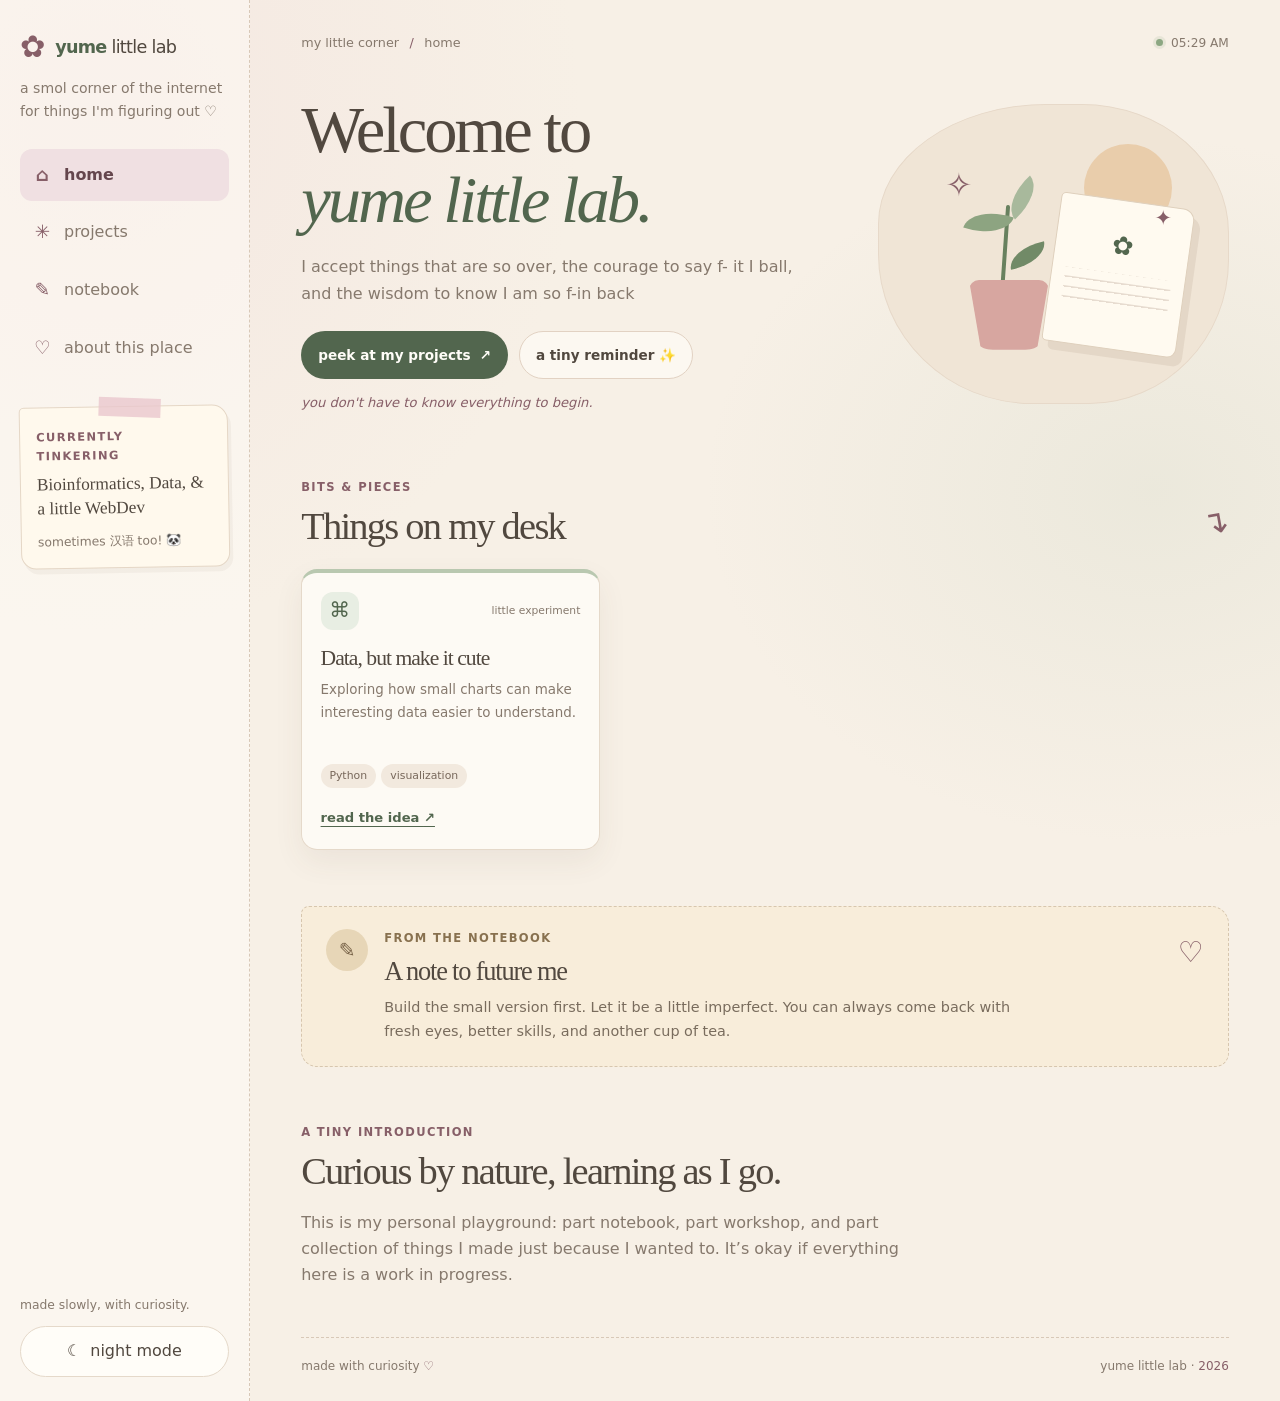
==== index.html @ f2bfbb0c "placeholder for my first website page" ====
<!doctype html>
<html lang="en">
<head>
  <meta charset="utf-8">
  <meta name="viewport" content="width=device-width, initial-scale=1">
  <meta name="theme-color" content="#f7f0e6">
  <meta name="description" content="My cozy little corner for coding experiments, notes, and tiny projects.">
  <title>yume little lab ✿</title>
  <link rel="stylesheet" href="style.css">
  <script src="script.js" defer></script>
</head>
<body>
  <a class="skip-link" href="#main">Skip to content</a>

  <div class="site-shell">
    <aside class="sidebar" aria-label="Site sidebar">
      <a class="brand" href="#home" aria-label="yume little lab home">
        <span class="brand-flower" aria-hidden="true">✿</span>
        <span class="brand-name"><strong>yume</strong> little lab</span>
      </a>

      <p class="sidebar-intro">a smol corner of the internet<br>for things I'm figuring out ♡</p>

      <nav class="main-nav" aria-label="Main navigation">
        <a class="nav-link active" href="#home"><span aria-hidden="true">⌂</span> home</a>
        <a class="nav-link" href="#projects"><span aria-hidden="true">✳</span> projects</a>
        <a class="nav-link" href="#notes"><span aria-hidden="true">✎</span> notebook</a>
        <a class="nav-link" href="#about"><span aria-hidden="true">♡</span> about this place</a>
      </nav>

      <section class="learning-note paper-card" aria-labelledby="learning-title">
        <span class="tape" aria-hidden="true"></span>
        <p class="eyebrow" id="learning-title">currently tinkering</p>
        <p class="learning-topic">Bioinformatics, Data, & a little WebDev</p>
        <p class="tiny-note">sometimes 汉语 too! 🐼</p>
      </section>

      <div class="sidebar-bottom">
        <p class="tiny-note">made slowly, with curiosity.</p>
        <button class="theme-toggle" id="theme-toggle" type="button" aria-pressed="false">
          <span aria-hidden="true" class="theme-icon">☾</span>
          <span id="theme-label">night mode</span>
        </button>
      </div>
    </aside>

    <main id="main" class="main-content">
      <header class="topline" id="home">
        <p class="breadcrumb">my little corner <span aria-hidden="true">/</span> home</p>
        <p class="local-time"><span class="status-dot" aria-hidden="true"></span><span id="clock">a small website, in progress</span></p>
      </header>

      <section class="welcome-section" aria-labelledby="welcome-title">
        <div class="welcome-copy">
          <!--<p class="eyebrow">hello, stranger! <span aria-hidden="true">✿</span></p>-->
          <h1 id="welcome-title">Welcome to <br><span>yume little lab.</span></h1>
          <p class="welcome-text">I accept things that are so over, the courage to say f- it I ball, and the wisdom to know I am so f-in back</p>
          <div class="welcome-actions">
            <a class="button button-primary" href="#projects">peek at my projects <span aria-hidden="true">↗</span></a>
            <button class="button button-secondary" id="message-button" type="button">a tiny reminder ✨</button>
          </div>
          <p class="message-output" id="message-output" role="status" aria-live="polite">you don't have to know everything to begin.</p>
        </div>
        <div class="welcome-art" aria-label="Decorative illustration: a tiny plant beside a notebook" role="img">
          <span class="sparkle sparkle-one" aria-hidden="true">✧</span>
          <span class="sparkle sparkle-two" aria-hidden="true">✦</span>
          <div class="sun-disc" aria-hidden="true"></div>
          <div class="plant-pot" aria-hidden="true">
            <span class="leaf leaf-one"></span>
            <span class="leaf leaf-two"></span>
            <span class="leaf leaf-three"></span>
            <span class="stem"></span>
            <span class="pot"></span>
          </div>
          <div class="mini-notebook" aria-hidden="true">
            <!--<span>little ideas</span>-->
            <i>✿</i>
            <div class="notebook-lines"></div>
          </div>
          <!--<span class="art-caption" aria-hidden="true">grow at your own pace ♡</span>-->
        </div>
      </section>

      <section class="section-block" id="projects" aria-labelledby="projects-title">
        <div class="section-heading">
          <div>
            <p class="eyebrow">bits & pieces</p>
            <h2 id="projects-title">Things on my desk</h2>
          </div>
          <span class="section-doodle" aria-hidden="true">↴</span>
        </div>
        <div class="project-grid">
          <!--<article class="project-card project-rose">
            <div class="project-top">
              <span class="project-icon" aria-hidden="true">✿</span>
              <span class="project-status">in progress</span>
            </div>
            <h3>A tiny mood garden</h3>
            <p>A little experiment in turning a daily mood into a growing digital garden.</p>
            <div class="tag-list"><span>JavaScript</span><span>playground</span></div>
            <a class="text-link" href="#notes">read the idea <span aria-hidden="true">↗</span></a>
          </article>-->

          <article class="project-card project-sage">
            <div class="project-top">
              <span class="project-icon" aria-hidden="true">⌘</span>
              <span class="project-status">little experiment</span>
            </div>
            <h3>Data, but make it cute</h3>
            <p>Exploring how small charts can make interesting data easier to understand.</p>
            <div class="tag-list"><span>Python</span><span>visualization</span></div>
            <a class="text-link" href="#notes">read the idea <span aria-hidden="true">↗</span></a>
          </article>

          <!--<article class="project-card project-butter">
            <div class="project-top">
              <span class="project-icon" aria-hidden="true">☼</span>
              <span class="project-status">on the list</span>
            </div>
            <h3>My digital scrapbook</h3>
            <p>A home for saved inspiration, favorite discoveries, and things worth remembering.</p>
            <div class="tag-list"><span>HTML</span><span>CSS</span></div>
            <a class="text-link" href="#about">the little plan <span aria-hidden="true">↗</span></a>
          </article>-->
        </div>
        <!--<p class="section-footnote"><span aria-hidden="true">✳</span> These are starter examples—swap them for your own projects whenever you're ready.</p>-->
      </section>

      <section class="notes-panel" id="notes" aria-labelledby="notes-title">
        <div class="notes-icon" aria-hidden="true">✎</div>
        <div class="notes-copy">
          <p class="eyebrow">from the notebook</p>
          <h2 id="notes-title">A note to future me</h2>
          <p>Build the small version first. Let it be a little imperfect. You can always come back with fresh eyes, better skills, and another cup of tea.</p>
        </div>
        <span class="notes-heart" aria-hidden="true">♡</span>
      </section>

      <section class="about-section" id="about" aria-labelledby="about-title">
        <p class="eyebrow">a tiny introduction</p>
        <h2 id="about-title">Curious by nature, learning as I go.</h2>
        <p>This is my personal playground: part notebook, part workshop, and part collection of things I made just because I wanted to. It’s okay if everything here is a work in progress.</p>
      </section>

      <footer class="site-footer">
        <span>made with curiosity <span aria-hidden="true">♡</span></span>
        <span>yume little lab · <span id="year"></span></span>
      </footer>
    </main>
  </div>
</body>
</html>
---- style.css ----
:root {
  color-scheme: light;
  --paper: #f7f0e6;
  --paper-light: #fffdf8;
  --paper-deep: #efe4d5;
  --rose: #e9c7ce;
  --rose-deep: #875f68;
  --sage: #b9c8b0;
  --sage-deep: #52664e;
  --butter: #f1dfb7;
  --ink: #51483f;
  --muted: #86796d;
  --line: #e5d9ca;
  --shadow: 0 12px 30px rgb(91 70 53 / 7%);
  --radius: 20px;
}

* { box-sizing: border-box; }

html {
  scroll-behavior: smooth;
  scroll-padding-top: 1.5rem;
}

body {
  margin: 0;
  background:
    radial-gradient(ellipse at 8% 8%, rgb(233 199 206 / 20%), transparent 30rem),
    radial-gradient(ellipse at 90% 35%, rgb(185 200 176 / 19%), transparent 28rem),
    var(--paper);
  color: var(--ink);
  font-family: "Nunito Sans", "Avenir Next", Avenir, system-ui, -apple-system, BlinkMacSystemFont, "Segoe UI", sans-serif;
  line-height: 1.65;
}

a { color: inherit; }
button { font: inherit; }

a:focus-visible,
button:focus-visible {
  outline: 3px solid var(--rose-deep);
  outline-offset: 4px;
}

.skip-link {
  position: absolute;
  top: 0.75rem;
  left: 0.75rem;
  z-index: 20;
  padding: 0.65rem 1rem;
  border-radius: 999px;
  background: var(--paper-light);
  transform: translateY(-160%);
}
.skip-link:focus { transform: translateY(0); }

.site-shell {
  width: min(1440px, 100%);
  min-height: 100vh;
  margin-inline: auto;
  display: grid;
  grid-template-columns: 250px minmax(0, 1fr);
}

.sidebar {
  display: flex;
  flex-direction: column;
  gap: 1.6rem;
  padding: 2rem 1.25rem 1.5rem;
  border-right: 1px dashed #d8c8b7;
  background: rgb(255 253 248 / 45%);
}

.brand {
  display: flex;
  align-items: center;
  gap: 0.65rem;
  text-decoration: none;
  font-size: 1.1rem;
  letter-spacing: -0.04em;
}
.brand-flower { color: var(--rose-deep); font-size: 1.9rem; line-height: 1; }
.brand-name strong { color: var(--sage-deep); font-weight: 800; }

.sidebar-intro {
  margin: -0.7rem 0 0;
  color: var(--muted);
  font-size: 0.88rem;
}

.main-nav { display: grid; gap: 0.35rem; }
.nav-link {
  display: flex;
  align-items: center;
  gap: 0.75rem;
  padding: 0.68rem 0.8rem;
  border-radius: 12px;
  color: var(--muted);
  text-decoration: none;
  transition: background-color 160ms ease, color 160ms ease, transform 160ms ease;
}
.nav-link span { width: 1.2rem; text-align: center; color: var(--rose-deep); font-size: 1.15rem; }
.nav-link:hover { background: #f2e8dc; color: var(--ink); transform: translateX(2px); }
.nav-link.active { background: #f0e0e2; color: #65464d; font-weight: 800; }

.paper-card {
  position: relative;
  border: 1px solid #e5d7c6;
  border-radius: 5px 16px 14px 15px;
  background: #fff9ed;
  box-shadow: 3px 5px 0 rgb(116 91 67 / 6%);
  transform: rotate(-1deg);
}
.learning-note { margin-top: 0.4rem; padding: 1.25rem 1rem 1rem; }
.tape {
  position: absolute;
  top: -9px;
  left: 38%;
  width: 62px;
  height: 19px;
  background: rgb(233 199 206 / 78%);
  transform: rotate(3deg);
}
.eyebrow {
  margin: 0 0 0.45rem;
  color: var(--rose-deep);
  font-size: 0.72rem;
  font-weight: 900;
  letter-spacing: 0.12em;
  text-transform: uppercase;
}
.learning-topic { margin: 0; font-family: Georgia, "Times New Roman", serif; font-size: 1.08rem; line-height: 1.35; }
.tiny-note { color: var(--muted); font-size: 0.77rem; }
.learning-note .tiny-note { margin-bottom: 0; }

.sidebar-bottom { display: grid; gap: 0.7rem; margin-top: auto; }
.sidebar-bottom p { margin: 0; }
.theme-toggle {
  display: inline-flex;
  align-items: center;
  justify-content: center;
  gap: 0.55rem;
  width: 100%;
  padding: 0.7rem 0.8rem;
  border: 1px solid var(--line);
  border-radius: 999px;
  background: var(--paper-light);
  color: var(--ink);
  cursor: pointer;
}
.theme-toggle:hover { border-color: var(--rose-deep); }

.main-content { min-width: 0; padding: 2rem clamp(1.25rem, 4vw, 4rem) 1.5rem; }
.topline { display: flex; align-items: center; justify-content: space-between; gap: 1rem; margin-bottom: 2.6rem; }
.breadcrumb { margin: 0; color: var(--muted); font-size: 0.8rem; }
.breadcrumb span { padding-inline: 0.4rem; color: var(--rose-deep); }
.local-time { display: flex; align-items: center; gap: 0.5rem; margin: 0; color: var(--muted); font-size: 0.76rem; }
.status-dot { width: 7px; height: 7px; border-radius: 50%; background: #8ca782; box-shadow: 0 0 0 3px rgb(140 167 130 / 15%); }

.welcome-section {
  display: grid;
  grid-template-columns: minmax(0, 1.2fr) minmax(230px, 0.8fr);
  align-items: center;
  gap: clamp(1.5rem, 4vw, 4rem);
  margin-bottom: 4rem;
}
h1, h2, h3, p { overflow-wrap: anywhere; }
h1, h2, h3 { font-family: Georgia, "Times New Roman", serif; font-weight: 500; letter-spacing: -0.045em; }
h1 { margin: 0; font-size: clamp(2.5rem, 5.2vw, 4.65rem); line-height: 1.05; }
h1 span { color: var(--sage-deep); font-style: italic; }
.welcome-text { max-width: 560px; margin: 1.25rem 0 1.5rem; color: var(--muted); font-size: 1rem; }
.welcome-actions { display: flex; flex-wrap: wrap; gap: 0.7rem; }
.button {
  display: inline-flex;
  align-items: center;
  justify-content: center;
  gap: 0.55rem;
  min-height: 44px;
  padding: 0.72rem 1rem;
  border: 1px solid transparent;
  border-radius: 999px;
  text-decoration: none;
  font-size: 0.85rem;
  font-weight: 800;
  cursor: pointer;
  transition: transform 160ms ease, box-shadow 160ms ease;
}
.button:hover { transform: translateY(-2px); box-shadow: 0 5px 14px rgb(81 72 63 / 10%); }
.button-primary { background: var(--sage-deep); color: #fffdf8; }
.button-secondary { border-color: #e2d2c3; background: rgb(255 253 248 / 65%); color: var(--ink); }
.message-output { min-height: 1.5em; margin: 0.85rem 0 0; color: var(--rose-deep); font-size: 0.82rem; font-style: italic; }

.welcome-art {
  position: relative;
  min-height: 300px;
  overflow: hidden;
  border: 1px solid #e7d9c9;
  border-radius: 48% 42% 40% 44% / 40% 43% 48% 50%;
  background: #f0e5d6;
}
.sun-disc { position: absolute; top: 13%; right: 16%; width: 88px; aspect-ratio: 1; border-radius: 50%; background: #e8c7a0; opacity: 0.8; }
.sparkle { position: absolute; z-index: 2; color: var(--rose-deep); }
.sparkle-one { top: 18%; left: 19%; font-size: 2rem; }
.sparkle-two { top: 32%; right: 16%; font-size: 1.3rem; }
.plant-pot { position: absolute; bottom: 18%; left: 18%; width: 125px; height: 175px; }
.stem { position: absolute; bottom: 55px; left: 61px; width: 4px; height: 90px; border-radius: 5px; background: #68815f; transform: rotate(4deg); }
.leaf { position: absolute; z-index: 1; width: 45px; height: 25px; border-radius: 100% 0 100% 0; background: #8da481; }
.leaf-one { bottom: 115px; left: 24px; transform: rotate(18deg); }
.leaf-two { bottom: 140px; left: 58px; transform: rotate(-42deg) scale(0.9); background: #a8b99c; }
.leaf-three { bottom: 82px; left: 63px; transform: rotate(-12deg) scale(0.85); background: #718a67; }
.pot { position: absolute; bottom: 0; left: 27px; width: 80px; height: 70px; border-radius: 10px 10px 24px 24px; background: #d7a6a0; clip-path: polygon(0 0, 100% 0, 85% 100%, 15% 100%); }
.mini-notebook {
  position: absolute;
  right: 12%;
  bottom: 18%;
  width: 135px;
  min-height: 150px;
  padding: 1rem 0.8rem;
  border: 1px solid #dfd0bd;
  border-radius: 5px 12px 9px 5px;
  background: #fffaf0;
  box-shadow: 7px 8px 0 rgb(117 91 67 / 10%);
  transform: rotate(8deg);
  color: var(--rose-deep);
  font-family: Georgia, "Times New Roman", serif;
  font-size: 0.8rem;
}
.mini-notebook i { display: block; margin-top: 0.5rem; color: var(--sage-deep); font-size: 1.6rem; font-style: normal; text-align: center; }
.notebook-lines { height: 34px; margin-top: 0.4rem; background: repeating-linear-gradient(to bottom, transparent 0 8px, #e7dcd0 9px 10px); }
.art-caption { position: absolute; right: 11%; bottom: 8%; color: var(--muted); font-size: 0.72rem; font-style: italic; transform: rotate(-4deg); }

.section-block { margin-bottom: 3.5rem; }
.section-heading { display: flex; align-items: end; justify-content: space-between; margin-bottom: 1.3rem; }
.section-heading h2, .notes-copy h2, .about-section h2 { margin: 0; font-size: clamp(1.8rem, 3vw, 2.5rem); line-height: 1.15; }
.section-doodle { color: var(--rose-deep); font-size: 2rem; transform: rotate(-10deg); }
.project-grid { display: grid; grid-template-columns: repeat(3, minmax(0, 1fr)); gap: 1rem; }
.project-card { min-width: 0; padding: 1.15rem; border: 1px solid #e5d9ca; border-radius: 16px; background: rgb(255 253 248 / 82%); box-shadow: var(--shadow); transition: transform 180ms ease; }
.project-card:nth-child(2) { transform: translateY(8px) rotate(0.6deg); }
.project-card:hover { transform: translateY(-4px) rotate(0deg); }
.project-rose { border-top: 4px solid var(--rose); }
.project-sage { border-top: 4px solid var(--sage); }
.project-butter { border-top: 4px solid var(--butter); }
.project-top { display: flex; align-items: center; justify-content: space-between; gap: 0.5rem; margin-bottom: 1rem; }
.project-icon { display: grid; place-items: center; width: 38px; height: 38px; border-radius: 12px; background: #f5e8e8; color: var(--rose-deep); font-size: 1.3rem; }
.project-sage .project-icon { background: #e8eee3; color: var(--sage-deep); }
.project-butter .project-icon { background: #f6efd9; color: #8a7147; }
.project-status { color: var(--muted); font-size: 0.67rem; text-align: right; }
.project-card h3 { margin: 0 0 0.5rem; font-size: 1.35rem; line-height: 1.2; }
.project-card p { min-height: 5.1em; margin: 0; color: var(--muted); font-size: 0.84rem; }
.tag-list { display: flex; flex-wrap: wrap; gap: 0.35rem; margin: 1rem 0; }
.tag-list span { padding: 0.2rem 0.55rem; border-radius: 999px; background: #f2e9de; color: #77675a; font-size: 0.68rem; }
.text-link { display: inline-block; color: var(--sage-deep); font-size: 0.82rem; font-weight: 900; text-decoration-thickness: 1px; text-underline-offset: 4px; }
.text-link:hover { color: var(--rose-deep); }
.section-footnote { margin: 1.25rem 0 0; color: var(--muted); font-size: 0.77rem; }
.section-footnote span { color: var(--sage-deep); }

.notes-panel { position: relative; display: flex; align-items: start; gap: 1rem; margin: 0.5rem 0 3.5rem; padding: 1.4rem 1.5rem; border: 1px dashed #d7c6ae; border-radius: 8px 18px 14px 16px; background: #f8edda; }
.notes-icon { display: grid; flex: 0 0 auto; place-items: center; width: 42px; height: 42px; border-radius: 50%; background: #e7d6b7; color: #786348; font-size: 1.25rem; }
.notes-copy { max-width: 650px; }
.notes-copy .eyebrow { color: #88714f; }
.notes-copy h2 { font-size: 1.65rem; }
.notes-copy p:last-child { margin: 0.65rem 0 0; color: #796c5d; font-size: 0.9rem; }
.notes-heart { margin-left: auto; color: var(--rose-deep); font-size: 1.8rem; }

.about-section { max-width: 700px; margin-bottom: 3rem; }
.about-section > p:last-child { max-width: 620px; color: var(--muted); }

.site-footer { display: flex; justify-content: space-between; gap: 1rem; padding-top: 1.2rem; border-top: 1px dashed #d8c8b7; color: var(--muted); font-size: 0.75rem; }
.site-footer span span { color: var(--rose-deep); }

/* The theme button toggles this alternate palette. */
body.dark-mode {
  color-scheme: dark;
  --paper: #272a27;
  --paper-light: #323631;
  --paper-deep: #3a3c35;
  --rose: #c99aa5;
  --rose-deep: #e5b9c2;
  --sage: #91a58a;
  --sage-deep: #b5c9ab;
  --butter: #bba16e;
  --ink: #f0e7da;
  --muted: #c0b5a7;
  --line: #505149;
  --shadow: 0 12px 30px rgb(0 0 0 / 14%);
  background:
    radial-gradient(ellipse at 8% 8%, rgb(201 154 165 / 10%), transparent 30rem),
    radial-gradient(ellipse at 90% 35%, rgb(145 165 138 / 10%), transparent 28rem),
    var(--paper);
}
body.dark-mode .sidebar { background: rgb(0 0 0 / 12%); border-color: #505149; }
body.dark-mode .nav-link:hover { background: #3a3d37; }
body.dark-mode .nav-link.active { background: #49373d; color: #f0d6db; }
body.dark-mode .paper-card, body.dark-mode .project-card, body.dark-mode .mini-notebook { background: #323631; border-color: #505149; }
body.dark-mode .welcome-art { background: #383b34; border-color: #505149; }
body.dark-mode .notes-panel { background: #39372f; border-color: #69604d; }
body.dark-mode .notes-copy p:last-child { color: var(--muted); }
body.dark-mode .tag-list span { background: #41423b; color: #ddd0c0; }
body.dark-mode .button-secondary, body.dark-mode .theme-toggle { background: #323631; border-color: #505149; color: var(--ink); }
body.dark-mode .site-footer, body.dark-mode .sidebar { border-color: #505149; }

@media (max-width: 1000px) {
  .site-shell { grid-template-columns: 210px minmax(0, 1fr); }
  .sidebar { padding-inline: 1rem; }
  .welcome-section { grid-template-columns: minmax(0, 1fr) minmax(190px, 0.75fr); }
  .welcome-art { min-height: 270px; }
  .project-grid { grid-template-columns: repeat(2, minmax(0, 1fr)); }
  .project-card:last-child { grid-column: 1 / -1; }
  .project-card p { min-height: auto; }
}

@media (max-width: 720px) {
  .site-shell { display: block; }
  .sidebar { gap: 0.9rem; padding: 1.1rem 1rem 0.9rem; border-right: 0; border-bottom: 1px dashed #d8c8b7; }
  .brand { font-size: 1rem; }
  .brand-flower { font-size: 1.55rem; }
  .sidebar-intro { margin: 0; }
  .main-nav { display: flex; flex-wrap: wrap; gap: 0.25rem; }
  .nav-link { padding: 0.48rem 0.65rem; font-size: 0.82rem; }
  .nav-link span { width: auto; }
  .learning-note { display: none; }
  .sidebar-bottom { display: flex; align-items: center; justify-content: space-between; gap: 0.75rem; margin-top: 0; }
  .theme-toggle { width: auto; padding: 0.45rem 0.8rem; font-size: 0.78rem; }
  .main-content { padding: 1.3rem 1rem 1.25rem; }
  .topline { align-items: flex-start; flex-direction: column; gap: 0.25rem; margin-bottom: 2rem; }
  .welcome-section { grid-template-columns: 1fr; gap: 1.5rem; margin-bottom: 3rem; }
  h1 { font-size: clamp(2.7rem, 12vw, 4rem); }
  .welcome-art { min-height: 255px; max-width: 430px; width: 100%; margin-inline: auto; }
  .project-grid { grid-template-columns: 1fr; }
  .project-card:last-child { grid-column: auto; }
  .project-card:nth-child(2) { transform: none; }
  .project-card p { min-height: auto; }
  .notes-panel { padding: 1.1rem; gap: 0.7rem; }
  .notes-heart { display: none; }
  .site-footer { flex-direction: column; gap: 0.25rem; }
}

@media (prefers-reduced-motion: reduce) {
  *, *::before, *::after {
    scroll-behavior: auto !important;
    animation-duration: 0.01ms !important;
    animation-iteration-count: 1 !important;
    transition-duration: 0.01ms !important;
  }
}
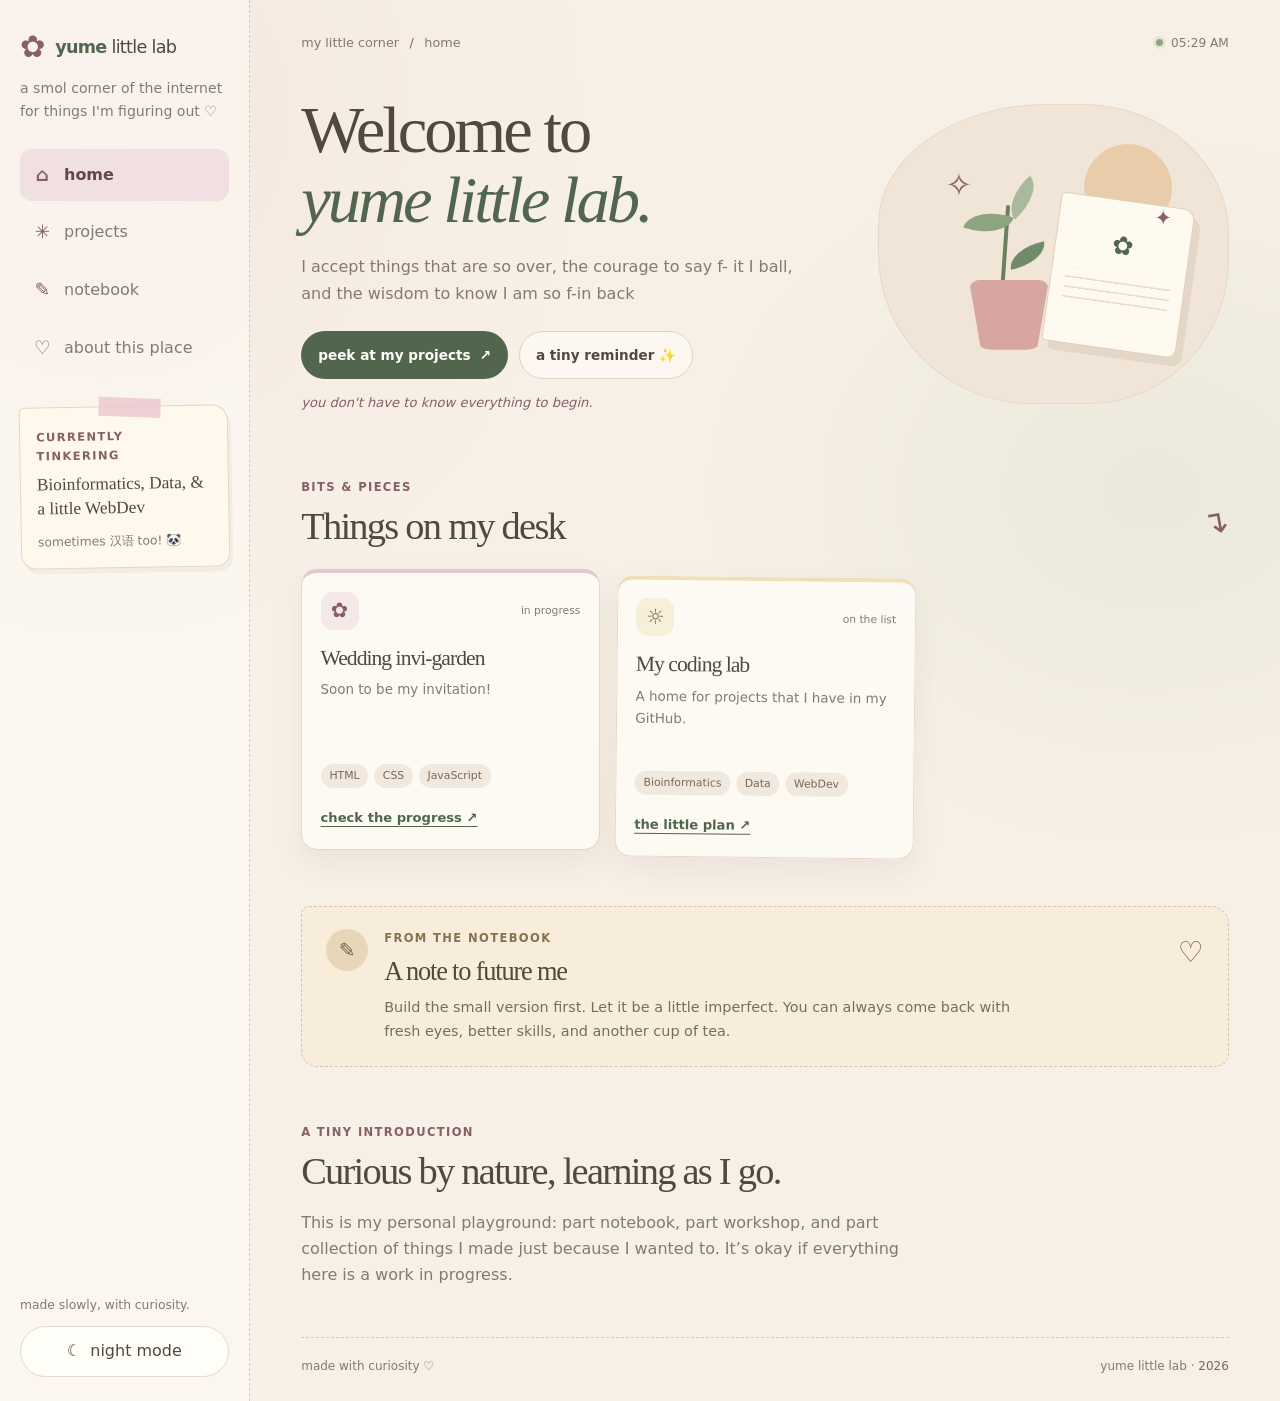
==== commit 0a242bf1: "add code and wed project" ====
--- a/index.html
+++ b/index.html
@@ -90,18 +90,19 @@
           <span class="section-doodle" aria-hidden="true">↴</span>
         </div>
         <div class="project-grid">
-          <!--<article class="project-card project-rose">
+          <!--invitation-->
+          <article class="project-card project-rose">
             <div class="project-top">
               <span class="project-icon" aria-hidden="true">✿</span>
               <span class="project-status">in progress</span>
             </div>
-            <h3>A tiny mood garden</h3>
-            <p>A little experiment in turning a daily mood into a growing digital garden.</p>
-            <div class="tag-list"><span>JavaScript</span><span>playground</span></div>
-            <a class="text-link" href="#notes">read the idea <span aria-hidden="true">↗</span></a>
-          </article>-->
+            <h3>Wedding invi-garden</h3>
+            <p>Soon to be my invitation!</p>
+            <div class="tag-list"><span>HTML</span><span>CSS</span><span>JavaScript</span></div>
+            <a class="text-link" href="#notes">check the progress <span aria-hidden="true">↗</span></a>
+          </article>
 
-          <article class="project-card project-sage">
+          <!--<article class="project-card project-sage">
             <div class="project-top">
               <span class="project-icon" aria-hidden="true">⌘</span>
               <span class="project-status">little experiment</span>
@@ -110,18 +111,19 @@
             <p>Exploring how small charts can make interesting data easier to understand.</p>
             <div class="tag-list"><span>Python</span><span>visualization</span></div>
             <a class="text-link" href="#notes">read the idea <span aria-hidden="true">↗</span></a>
-          </article>
-
-          <!--<article class="project-card project-butter">
+          </article>-->
+          
+          <!--github-->
+          <article class="project-card project-butter">
             <div class="project-top">
               <span class="project-icon" aria-hidden="true">☼</span>
               <span class="project-status">on the list</span>
             </div>
-            <h3>My digital scrapbook</h3>
-            <p>A home for saved inspiration, favorite discoveries, and things worth remembering.</p>
-            <div class="tag-list"><span>HTML</span><span>CSS</span></div>
+            <h3>My coding lab</h3>
+            <p>A home for projects that I have in my GitHub.</p>
+            <div class="tag-list"><span>Bioinformatics</span><span>Data</span><span>WebDev</span></div>
             <a class="text-link" href="#about">the little plan <span aria-hidden="true">↗</span></a>
-          </article>-->
+          </article>
         </div>
         <!--<p class="section-footnote"><span aria-hidden="true">✳</span> These are starter examples—swap them for your own projects whenever you're ready.</p>-->
       </section>
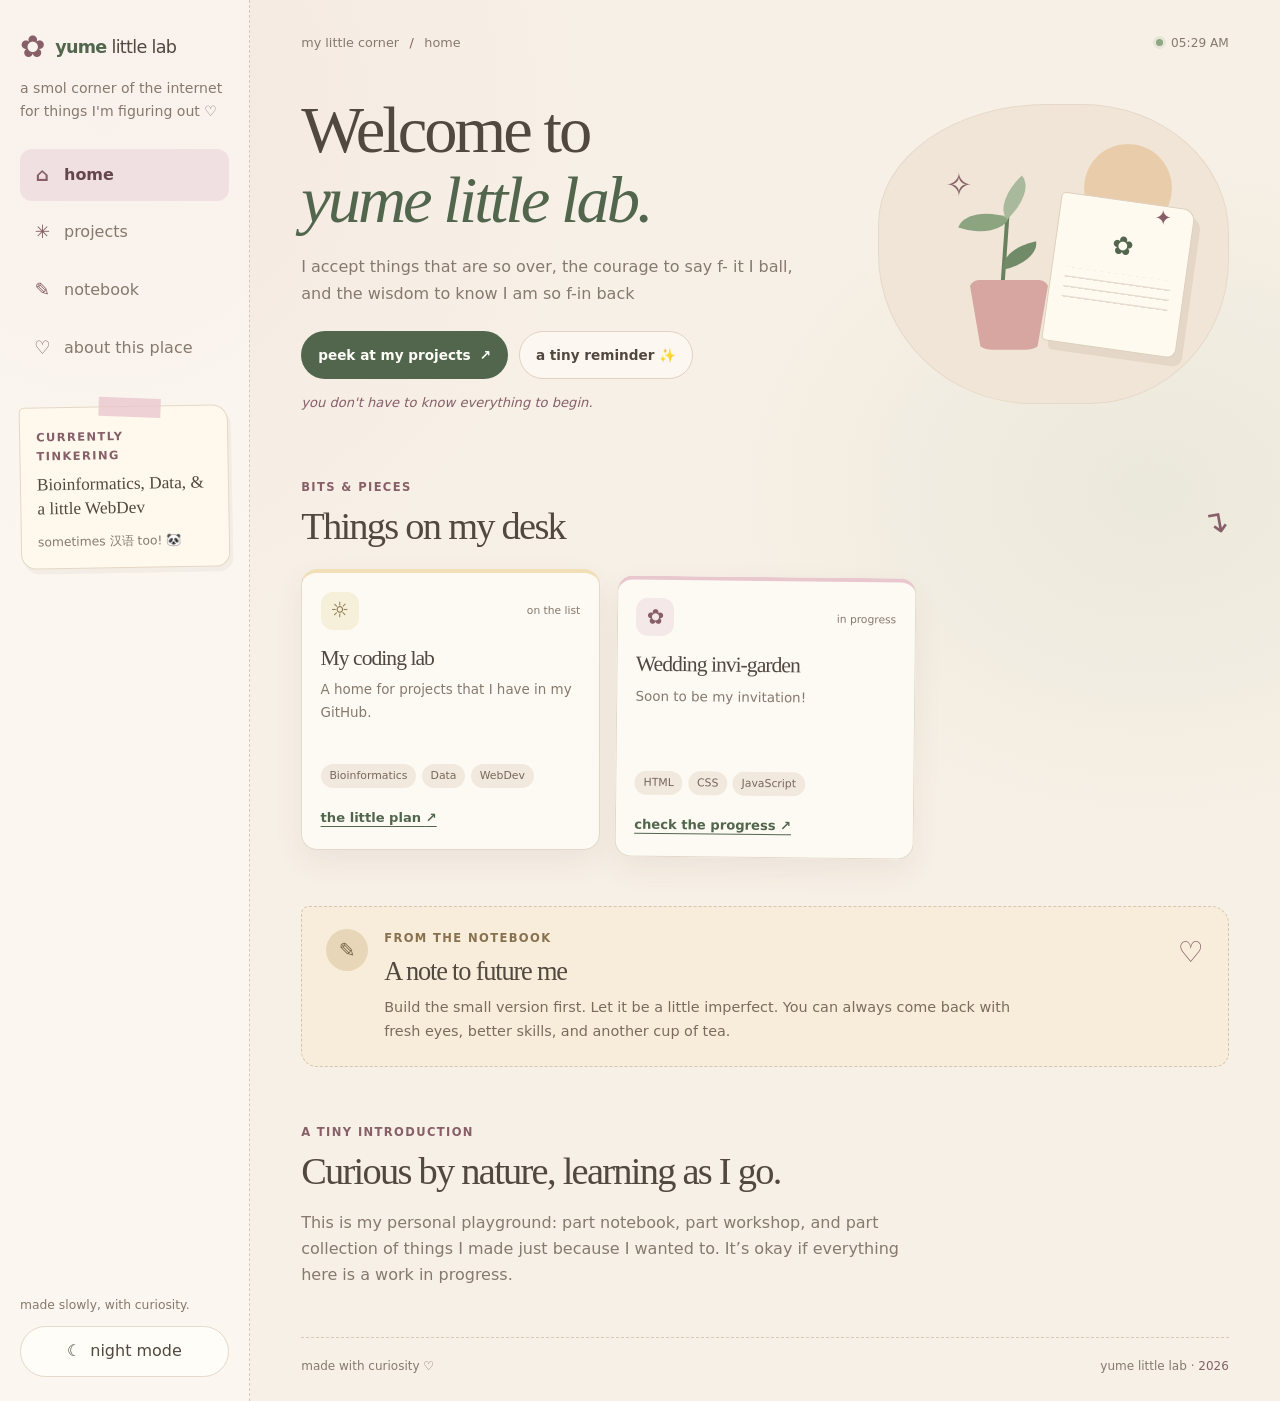
==== commit ceaaaa2b: "feat: placeholder for wed-invi" ====
--- a/index.html
+++ b/index.html
@@ -6,8 +6,8 @@
   <meta name="theme-color" content="#f7f0e6">
   <meta name="description" content="My cozy little corner for coding experiments, notes, and tiny projects.">
   <title>yume little lab ✿</title>
-  <link rel="stylesheet" href="style.css">
-  <script src="script.js" defer></script>
+  <link rel="stylesheet" href="css/style.css">
+  <script src="js/script.js" defer></script>
 </head>
 <body>
   <a class="skip-link" href="#main">Skip to content</a>
@@ -90,17 +90,6 @@
           <span class="section-doodle" aria-hidden="true">↴</span>
         </div>
         <div class="project-grid">
-          <!--invitation-->
-          <article class="project-card project-rose">
-            <div class="project-top">
-              <span class="project-icon" aria-hidden="true">✿</span>
-              <span class="project-status">in progress</span>
-            </div>
-            <h3>Wedding invi-garden</h3>
-            <p>Soon to be my invitation!</p>
-            <div class="tag-list"><span>HTML</span><span>CSS</span><span>JavaScript</span></div>
-            <a class="text-link" href="#notes">check the progress <span aria-hidden="true">↗</span></a>
-          </article>
 
           <!--<article class="project-card project-sage">
             <div class="project-top">
@@ -122,7 +111,19 @@
             <h3>My coding lab</h3>
             <p>A home for projects that I have in my GitHub.</p>
             <div class="tag-list"><span>Bioinformatics</span><span>Data</span><span>WebDev</span></div>
-            <a class="text-link" href="#about">the little plan <span aria-hidden="true">↗</span></a>
+            <a class="text-link" href="pages/projects/coding-lab.html">the little plan <span aria-hidden="true">↗</span></a>
+          </article>
+
+          <!--invitation-->
+          <article class="project-card project-rose">
+            <div class="project-top">
+              <span class="project-icon" aria-hidden="true">✿</span>
+              <span class="project-status">in progress</span>
+            </div>
+            <h3>Wedding invi-garden</h3>
+            <p>Soon to be my invitation!</p>
+            <div class="tag-list"><span>HTML</span><span>CSS</span><span>JavaScript</span></div>
+            <a class="text-link" href="pages/projects/wed-invi.html">check the progress <span aria-hidden="true">↗</span></a>
           </article>
         </div>
         <!--<p class="section-footnote"><span aria-hidden="true">✳</span> These are starter examples—swap them for your own projects whenever you're ready.</p>-->
--- a/css/style.css
+++ b/css/style.css
@@ -0,0 +1,345 @@
+:root {
+  color-scheme: light;
+  --paper: #f7f0e6;
+  --paper-light: #fffdf8;
+  --paper-deep: #efe4d5;
+  --rose: #e9c7ce;
+  --rose-deep: #875f68;
+  --sage: #b9c8b0;
+  --sage-deep: #52664e;
+  --butter: #f1dfb7;
+  --ink: #51483f;
+  --muted: #86796d;
+  --line: #e5d9ca;
+  --shadow: 0 12px 30px rgb(91 70 53 / 7%);
+  --radius: 20px;
+}
+
+* { box-sizing: border-box; }
+
+html {
+  scroll-behavior: smooth;
+  scroll-padding-top: 1.5rem;
+}
+
+body {
+  margin: 0;
+  background:
+    radial-gradient(ellipse at 8% 8%, rgb(233 199 206 / 20%), transparent 30rem),
+    radial-gradient(ellipse at 90% 35%, rgb(185 200 176 / 19%), transparent 28rem),
+    var(--paper);
+  color: var(--ink);
+  font-family: "Nunito Sans", "Avenir Next", Avenir, system-ui, -apple-system, BlinkMacSystemFont, "Segoe UI", sans-serif;
+  line-height: 1.65;
+}
+
+a { color: inherit; }
+button { font: inherit; }
+
+a:focus-visible,
+button:focus-visible {
+  outline: 3px solid var(--rose-deep);
+  outline-offset: 4px;
+}
+
+.skip-link {
+  position: absolute;
+  top: 0.75rem;
+  left: 0.75rem;
+  z-index: 20;
+  padding: 0.65rem 1rem;
+  border-radius: 999px;
+  background: var(--paper-light);
+  transform: translateY(-160%);
+}
+.skip-link:focus { transform: translateY(0); }
+
+.site-shell {
+  width: min(1440px, 100%);
+  min-height: 100vh;
+  margin-inline: auto;
+  display: grid;
+  grid-template-columns: 250px minmax(0, 1fr);
+}
+
+.sidebar {
+  display: flex;
+  flex-direction: column;
+  gap: 1.6rem;
+  padding: 2rem 1.25rem 1.5rem;
+  border-right: 1px dashed #d8c8b7;
+  background: rgb(255 253 248 / 45%);
+}
+
+.brand {
+  display: flex;
+  align-items: center;
+  gap: 0.65rem;
+  text-decoration: none;
+  font-size: 1.1rem;
+  letter-spacing: -0.04em;
+}
+.brand-flower { color: var(--rose-deep); font-size: 1.9rem; line-height: 1; }
+.brand-name strong { color: var(--sage-deep); font-weight: 800; }
+
+.sidebar-intro {
+  margin: -0.7rem 0 0;
+  color: var(--muted);
+  font-size: 0.88rem;
+}
+
+.main-nav { display: grid; gap: 0.35rem; }
+.nav-link {
+  display: flex;
+  align-items: center;
+  gap: 0.75rem;
+  padding: 0.68rem 0.8rem;
+  border-radius: 12px;
+  color: var(--muted);
+  text-decoration: none;
+  transition: background-color 160ms ease, color 160ms ease, transform 160ms ease;
+}
+.nav-link span { width: 1.2rem; text-align: center; color: var(--rose-deep); font-size: 1.15rem; }
+.nav-link:hover { background: #f2e8dc; color: var(--ink); transform: translateX(2px); }
+.nav-link.active { background: #f0e0e2; color: #65464d; font-weight: 800; }
+
+.paper-card {
+  position: relative;
+  border: 1px solid #e5d7c6;
+  border-radius: 5px 16px 14px 15px;
+  background: #fff9ed;
+  box-shadow: 3px 5px 0 rgb(116 91 67 / 6%);
+  transform: rotate(-1deg);
+}
+.learning-note { margin-top: 0.4rem; padding: 1.25rem 1rem 1rem; }
+.tape {
+  position: absolute;
+  top: -9px;
+  left: 38%;
+  width: 62px;
+  height: 19px;
+  background: rgb(233 199 206 / 78%);
+  transform: rotate(3deg);
+}
+.eyebrow {
+  margin: 0 0 0.45rem;
+  color: var(--rose-deep);
+  font-size: 0.72rem;
+  font-weight: 900;
+  letter-spacing: 0.12em;
+  text-transform: uppercase;
+}
+.learning-topic { margin: 0; font-family: Georgia, "Times New Roman", serif; font-size: 1.08rem; line-height: 1.35; }
+.tiny-note { color: var(--muted); font-size: 0.77rem; }
+.learning-note .tiny-note { margin-bottom: 0; }
+
+.sidebar-bottom { display: grid; gap: 0.7rem; margin-top: auto; }
+.sidebar-bottom p { margin: 0; }
+.theme-toggle {
+  display: inline-flex;
+  align-items: center;
+  justify-content: center;
+  gap: 0.55rem;
+  width: 100%;
+  padding: 0.7rem 0.8rem;
+  border: 1px solid var(--line);
+  border-radius: 999px;
+  background: var(--paper-light);
+  color: var(--ink);
+  cursor: pointer;
+}
+.theme-toggle:hover { border-color: var(--rose-deep); }
+
+.main-content { min-width: 0; padding: 2rem clamp(1.25rem, 4vw, 4rem) 1.5rem; }
+.topline { display: flex; align-items: center; justify-content: space-between; gap: 1rem; margin-bottom: 2.6rem; }
+.breadcrumb { margin: 0; color: var(--muted); font-size: 0.8rem; }
+.breadcrumb span { padding-inline: 0.4rem; color: var(--rose-deep); }
+.local-time { display: flex; align-items: center; gap: 0.5rem; margin: 0; color: var(--muted); font-size: 0.76rem; }
+.status-dot { width: 7px; height: 7px; border-radius: 50%; background: #8ca782; box-shadow: 0 0 0 3px rgb(140 167 130 / 15%); }
+
+.welcome-section {
+  display: grid;
+  grid-template-columns: minmax(0, 1.2fr) minmax(230px, 0.8fr);
+  align-items: center;
+  gap: clamp(1.5rem, 4vw, 4rem);
+  margin-bottom: 4rem;
+}
+h1, h2, h3, p { overflow-wrap: anywhere; }
+h1, h2, h3 { font-family: Georgia, "Times New Roman", serif; font-weight: 500; letter-spacing: -0.045em; }
+h1 { margin: 0; font-size: clamp(2.5rem, 5.2vw, 4.65rem); line-height: 1.05; }
+h1 span { color: var(--sage-deep); font-style: italic; }
+.welcome-text { max-width: 560px; margin: 1.25rem 0 1.5rem; color: var(--muted); font-size: 1rem; }
+.welcome-actions { display: flex; flex-wrap: wrap; gap: 0.7rem; }
+.button {
+  display: inline-flex;
+  align-items: center;
+  justify-content: center;
+  gap: 0.55rem;
+  min-height: 44px;
+  padding: 0.72rem 1rem;
+  border: 1px solid transparent;
+  border-radius: 999px;
+  text-decoration: none;
+  font-size: 0.85rem;
+  font-weight: 800;
+  cursor: pointer;
+  transition: transform 160ms ease, box-shadow 160ms ease;
+}
+.button:hover { transform: translateY(-2px); box-shadow: 0 5px 14px rgb(81 72 63 / 10%); }
+.button-primary { background: var(--sage-deep); color: #fffdf8; }
+.button-secondary { border-color: #e2d2c3; background: rgb(255 253 248 / 65%); color: var(--ink); }
+.message-output { min-height: 1.5em; margin: 0.85rem 0 0; color: var(--rose-deep); font-size: 0.82rem; font-style: italic; }
+
+.welcome-art {
+  position: relative;
+  min-height: 300px;
+  overflow: hidden;
+  border: 1px solid #e7d9c9;
+  border-radius: 48% 42% 40% 44% / 40% 43% 48% 50%;
+  background: #f0e5d6;
+}
+.sun-disc { position: absolute; top: 13%; right: 16%; width: 88px; aspect-ratio: 1; border-radius: 50%; background: #e8c7a0; opacity: 0.8; }
+.sparkle { position: absolute; z-index: 2; color: var(--rose-deep); }
+.sparkle-one { top: 18%; left: 19%; font-size: 2rem; }
+.sparkle-two { top: 32%; right: 16%; font-size: 1.3rem; }
+.plant-pot { position: absolute; bottom: 18%; left: 18%; width: 125px; height: 175px; }
+.stem { position: absolute; bottom: 55px; left: 61px; width: 4px; height: 90px; border-radius: 5px; background: #68815f; transform: rotate(4deg); }
+.leaf { position: absolute; z-index: 1; width: 45px; height: 25px; border-radius: 100% 0 100% 0; background: #8da481; }
+.leaf-one { bottom: 115px; left: 19px; transform: rotate(18deg); }
+.leaf-two { bottom: 140px; left: 50px; transform: rotate(-42deg) scale(0.9); background: #a8b99c; }
+.leaf-three { bottom: 82px; left: 55px; transform: rotate(-12deg) scale(0.85); background: #718a67; }
+.pot { position: absolute; bottom: 0; left: 27px; width: 80px; height: 70px; border-radius: 10px 10px 24px 24px; background: #d7a6a0; clip-path: polygon(0 0, 100% 0, 85% 100%, 15% 100%); }
+.mini-notebook {
+  position: absolute;
+  right: 12%;
+  bottom: 18%;
+  width: 135px;
+  min-height: 150px;
+  padding: 1rem 0.8rem;
+  border: 1px solid #dfd0bd;
+  border-radius: 5px 12px 9px 5px;
+  background: #fffaf0;
+  box-shadow: 7px 8px 0 rgb(117 91 67 / 10%);
+  transform: rotate(8deg);
+  color: var(--rose-deep);
+  font-family: Georgia, "Times New Roman", serif;
+  font-size: 0.8rem;
+}
+.mini-notebook i { display: block; margin-top: 0.5rem; color: var(--sage-deep); font-size: 1.6rem; font-style: normal; text-align: center; }
+.notebook-lines { height: 34px; margin-top: 0.4rem; background: repeating-linear-gradient(to bottom, transparent 0 8px, #e7dcd0 9px 10px); }
+.art-caption { position: absolute; right: 11%; bottom: 8%; color: var(--muted); font-size: 0.72rem; font-style: italic; transform: rotate(-4deg); }
+
+.section-block { margin-bottom: 3.5rem; }
+.section-heading { display: flex; align-items: end; justify-content: space-between; margin-bottom: 1.3rem; }
+.section-heading h2, .notes-copy h2, .about-section h2 { margin: 0; font-size: clamp(1.8rem, 3vw, 2.5rem); line-height: 1.15; }
+.section-doodle { color: var(--rose-deep); font-size: 2rem; transform: rotate(-10deg); }
+.project-grid { display: grid; grid-template-columns: repeat(3, minmax(0, 1fr)); gap: 1rem; }
+.project-card { min-width: 0; padding: 1.15rem; border: 1px solid #e5d9ca; border-radius: 16px; background: rgb(255 253 248 / 82%); box-shadow: var(--shadow); transition: transform 180ms ease; }
+.project-card:nth-child(2) { transform: translateY(8px) rotate(0.6deg); }
+.project-card:hover { transform: translateY(-4px) rotate(0deg); }
+.project-rose { border-top: 4px solid var(--rose); }
+.project-sage { border-top: 4px solid var(--sage); }
+.project-butter { border-top: 4px solid var(--butter); }
+.project-top { display: flex; align-items: center; justify-content: space-between; gap: 0.5rem; margin-bottom: 1rem; }
+.project-icon { display: grid; place-items: center; width: 38px; height: 38px; border-radius: 12px; background: #f5e8e8; color: var(--rose-deep); font-size: 1.3rem; }
+.project-sage .project-icon { background: #e8eee3; color: var(--sage-deep); }
+.project-butter .project-icon { background: #f6efd9; color: #8a7147; }
+.project-status { color: var(--muted); font-size: 0.67rem; text-align: right; }
+.project-card h3 { margin: 0 0 0.5rem; font-size: 1.35rem; line-height: 1.2; }
+.project-card p { min-height: 5.1em; margin: 0; color: var(--muted); font-size: 0.84rem; }
+.tag-list { display: flex; flex-wrap: wrap; gap: 0.35rem; margin: 1rem 0; }
+.tag-list span { padding: 0.2rem 0.55rem; border-radius: 999px; background: #f2e9de; color: #77675a; font-size: 0.68rem; }
+.text-link { display: inline-block; color: var(--sage-deep); font-size: 0.82rem; font-weight: 900; text-decoration-thickness: 1px; text-underline-offset: 4px; }
+.text-link:hover { color: var(--rose-deep); }
+.section-footnote { margin: 1.25rem 0 0; color: var(--muted); font-size: 0.77rem; }
+.section-footnote span { color: var(--sage-deep); }
+
+.notes-panel { position: relative; display: flex; align-items: start; gap: 1rem; margin: 0.5rem 0 3.5rem; padding: 1.4rem 1.5rem; border: 1px dashed #d7c6ae; border-radius: 8px 18px 14px 16px; background: #f8edda; }
+.notes-icon { display: grid; flex: 0 0 auto; place-items: center; width: 42px; height: 42px; border-radius: 50%; background: #e7d6b7; color: #786348; font-size: 1.25rem; }
+.notes-copy { max-width: 650px; }
+.notes-copy .eyebrow { color: #88714f; }
+.notes-copy h2 { font-size: 1.65rem; }
+.notes-copy p:last-child { margin: 0.65rem 0 0; color: #796c5d; font-size: 0.9rem; }
+.notes-heart { margin-left: auto; color: var(--rose-deep); font-size: 1.8rem; }
+
+.about-section { max-width: 700px; margin-bottom: 3rem; }
+.about-section > p:last-child { max-width: 620px; color: var(--muted); }
+
+.site-footer { display: flex; justify-content: space-between; gap: 1rem; padding-top: 1.2rem; border-top: 1px dashed #d8c8b7; color: var(--muted); font-size: 0.75rem; }
+.site-footer span span { color: var(--rose-deep); }
+
+/* The theme button toggles this alternate palette. */
+body.dark-mode {
+  color-scheme: dark;
+  --paper: #272a27;
+  --paper-light: #323631;
+  --paper-deep: #3a3c35;
+  --rose: #c99aa5;
+  --rose-deep: #e5b9c2;
+  --sage: #91a58a;
+  --sage-deep: #b5c9ab;
+  --butter: #bba16e;
+  --ink: #f0e7da;
+  --muted: #c0b5a7;
+  --line: #505149;
+  --shadow: 0 12px 30px rgb(0 0 0 / 14%);
+  background:
+    radial-gradient(ellipse at 8% 8%, rgb(201 154 165 / 10%), transparent 30rem),
+    radial-gradient(ellipse at 90% 35%, rgb(145 165 138 / 10%), transparent 28rem),
+    var(--paper);
+}
+body.dark-mode .sidebar { background: rgb(0 0 0 / 12%); border-color: #505149; }
+body.dark-mode .nav-link:hover { background: #3a3d37; }
+body.dark-mode .nav-link.active { background: #49373d; color: #f0d6db; }
+body.dark-mode .paper-card, body.dark-mode .project-card, body.dark-mode .mini-notebook { background: #323631; border-color: #505149; }
+body.dark-mode .welcome-art { background: #383b34; border-color: #505149; }
+body.dark-mode .notes-panel { background: #39372f; border-color: #69604d; }
+body.dark-mode .notes-copy p:last-child { color: var(--muted); }
+body.dark-mode .tag-list span { background: #41423b; color: #ddd0c0; }
+body.dark-mode .button-secondary, body.dark-mode .theme-toggle { background: #323631; border-color: #505149; color: var(--ink); }
+body.dark-mode .site-footer, body.dark-mode .sidebar { border-color: #505149; }
+
+@media (max-width: 1000px) {
+  .site-shell { grid-template-columns: 210px minmax(0, 1fr); }
+  .sidebar { padding-inline: 1rem; }
+  .welcome-section { grid-template-columns: minmax(0, 1fr) minmax(190px, 0.75fr); }
+  .welcome-art { min-height: 270px; }
+  .project-grid { grid-template-columns: repeat(2, minmax(0, 1fr)); }
+  .project-card:last-child { grid-column: 1 / -1; }
+  .project-card p { min-height: auto; }
+}
+
+@media (max-width: 720px) {
+  .site-shell { display: block; }
+  .sidebar { gap: 0.9rem; padding: 1.1rem 1rem 0.9rem; border-right: 0; border-bottom: 1px dashed #d8c8b7; }
+  .brand { font-size: 1rem; }
+  .brand-flower { font-size: 1.55rem; }
+  .sidebar-intro { margin: 0; }
+  .main-nav { display: flex; flex-wrap: wrap; gap: 0.25rem; }
+  .nav-link { padding: 0.48rem 0.65rem; font-size: 0.82rem; }
+  .nav-link span { width: auto; }
+  .learning-note { display: none; }
+  .sidebar-bottom { display: flex; align-items: center; justify-content: space-between; gap: 0.75rem; margin-top: 0; }
+  .theme-toggle { width: auto; padding: 0.45rem 0.8rem; font-size: 0.78rem; }
+  .main-content { padding: 1.3rem 1rem 1.25rem; }
+  .topline { align-items: flex-start; flex-direction: column; gap: 0.25rem; margin-bottom: 2rem; }
+  .welcome-section { grid-template-columns: 1fr; gap: 1.5rem; margin-bottom: 3rem; }
+  h1 { font-size: clamp(2.7rem, 12vw, 4rem); }
+  .welcome-art { min-height: 255px; max-width: 430px; width: 100%; margin-inline: auto; }
+  .project-grid { grid-template-columns: 1fr; }
+  .project-card:last-child { grid-column: auto; }
+  .project-card:nth-child(2) { transform: none; }
+  .project-card p { min-height: auto; }
+  .notes-panel { padding: 1.1rem; gap: 0.7rem; }
+  .notes-heart { display: none; }
+  .site-footer { flex-direction: column; gap: 0.25rem; }
+}
+
+@media (prefers-reduced-motion: reduce) {
+  *, *::before, *::after {
+    scroll-behavior: auto !important;
+    animation-duration: 0.01ms !important;
+    animation-iteration-count: 1 !important;
+    transition-duration: 0.01ms !important;
+  }
+}
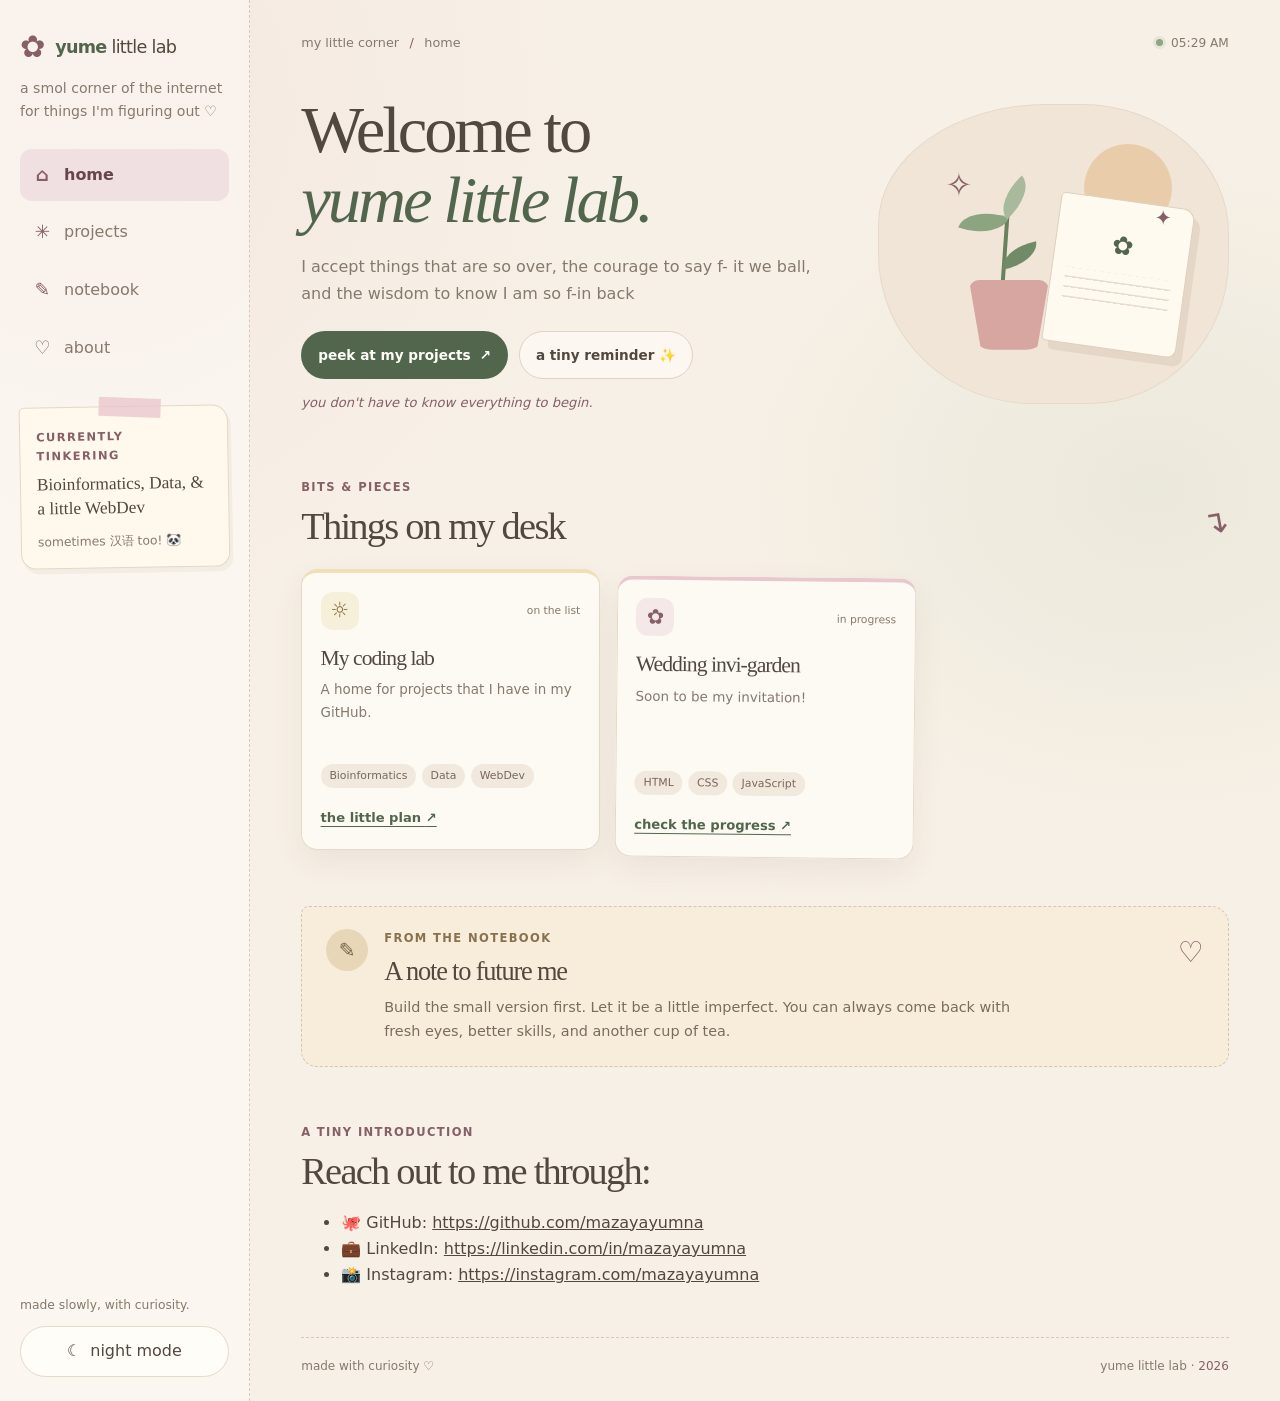
==== commit c20dd036: "chore: add socmed to about" ====
--- a/index.html
+++ b/index.html
@@ -25,7 +25,7 @@
         <a class="nav-link active" href="#home"><span aria-hidden="true">⌂</span> home</a>
         <a class="nav-link" href="#projects"><span aria-hidden="true">✳</span> projects</a>
         <a class="nav-link" href="#notes"><span aria-hidden="true">✎</span> notebook</a>
-        <a class="nav-link" href="#about"><span aria-hidden="true">♡</span> about this place</a>
+        <a class="nav-link" href="#about"><span aria-hidden="true">♡</span> about</a>
       </nav>
 
       <section class="learning-note paper-card" aria-labelledby="learning-title">
@@ -54,7 +54,7 @@
         <div class="welcome-copy">
           <!--<p class="eyebrow">hello, stranger! <span aria-hidden="true">✿</span></p>-->
           <h1 id="welcome-title">Welcome to <br><span>yume little lab.</span></h1>
-          <p class="welcome-text">I accept things that are so over, the courage to say f- it I ball, and the wisdom to know I am so f-in back</p>
+          <p class="welcome-text">I accept things that are so over, the courage to say f- it we ball, and the wisdom to know I am so f-in back</p>
           <div class="welcome-actions">
             <a class="button button-primary" href="#projects">peek at my projects <span aria-hidden="true">↗</span></a>
             <button class="button button-secondary" id="message-button" type="button">a tiny reminder ✨</button>
@@ -141,9 +141,13 @@
 
       <section class="about-section" id="about" aria-labelledby="about-title">
         <p class="eyebrow">a tiny introduction</p>
-        <h2 id="about-title">Curious by nature, learning as I go.</h2>
-        <p>This is my personal playground: part notebook, part workshop, and part collection of things I made just because I wanted to. It’s okay if everything here is a work in progress.</p>
-      </section>
+        <h2 id="about-title">Reach out to me through:</h2>
+        <ul> 
+          <li>🐙 GitHub: <a href="https://github.com/mazayayumna" target="_blank">https://github.com/mazayayumna</a></li>
+          <li>💼 LinkedIn: <a href="https://linkedin.com/in/mazayayumna" target="_blank">https://linkedin.com/in/mazayayumna</a></li>
+          <li>📸 Instagram: <a href="https://instagram.com/mazayayumna" target="_blank">https://instagram.com/mazayayumna</a></li>
+        </ul>
+        </section>
 
       <footer class="site-footer">
         <span>made with curiosity <span aria-hidden="true">♡</span></span>
